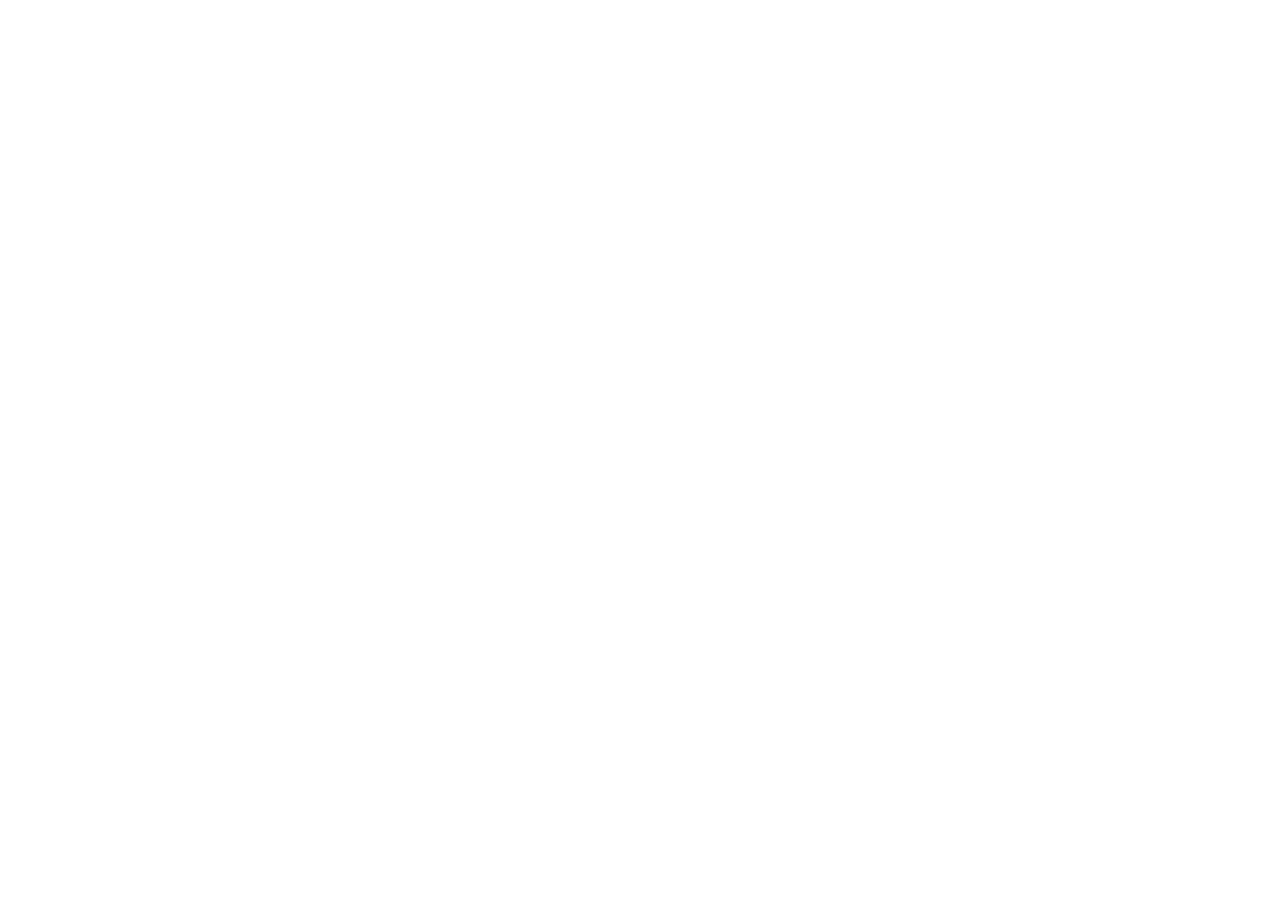
==== Frontend/index.html @ 5cca7318 "subindo base do projeto" ====
<!DOCTYPE html>
<html lang="pt-BR">
<head>
  <meta charset="UTF-8">
  <meta http-equiv="X-UA-Compatible" content="IE=edge">
  <meta name="viewport" content="width=device-width, initial-scale=1.0">
  <title>Home</title>
</head>
<body>
  
</body>
</html>
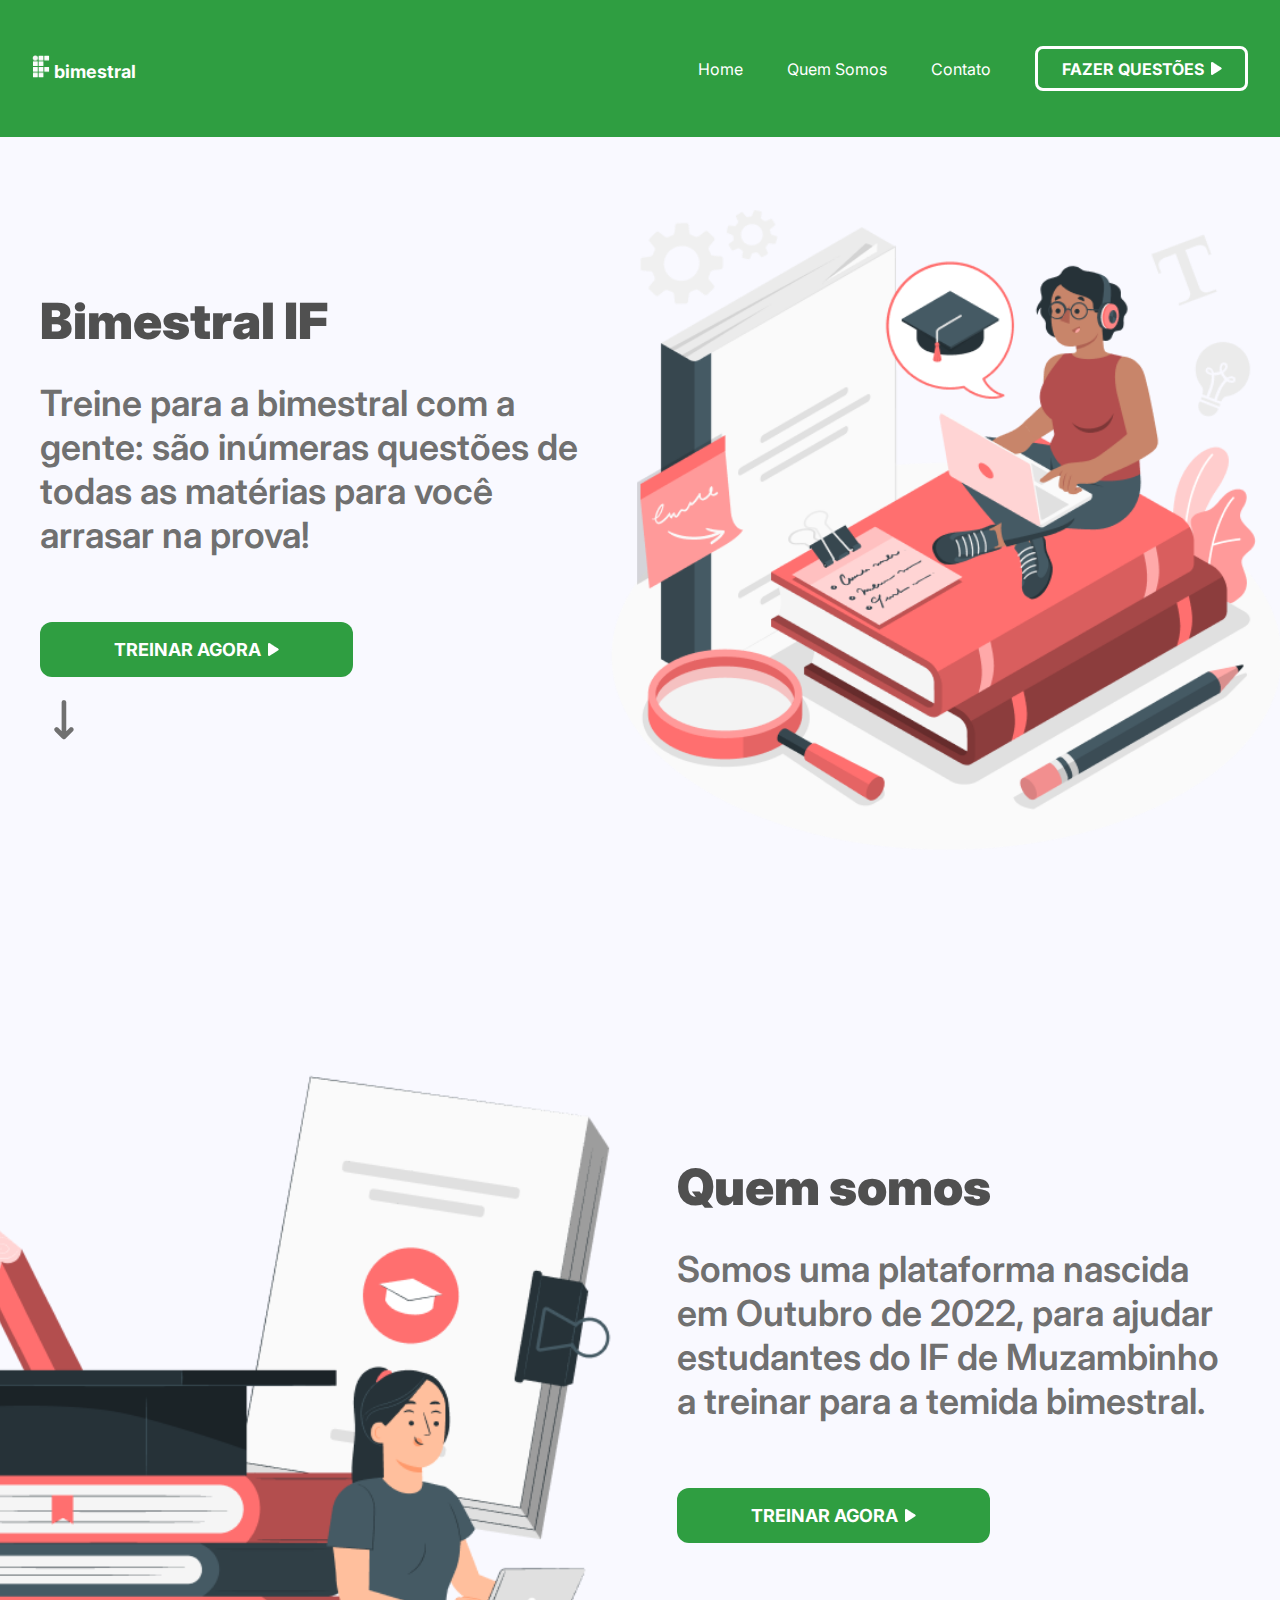
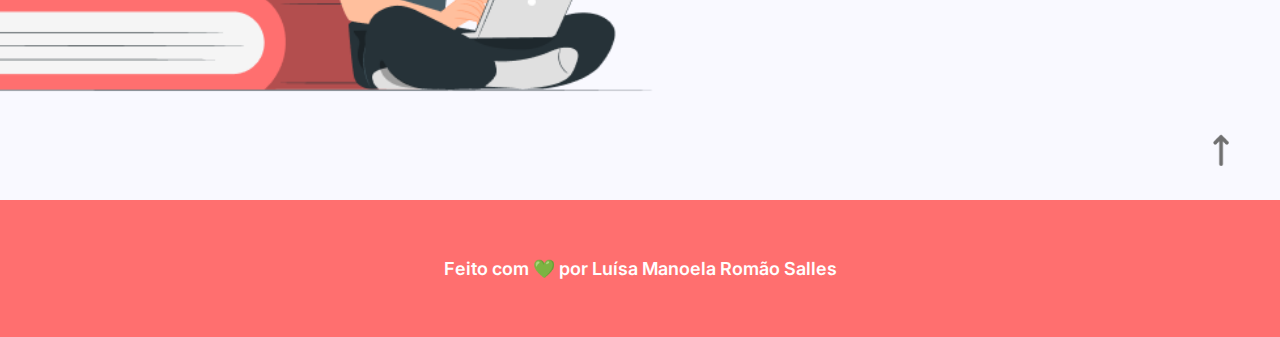
==== commit 4c3e5489: "integração com front" ====
--- a/Frontend/index.html
+++ b/Frontend/index.html
@@ -1,12 +1,165 @@
 <!DOCTYPE html>
-<html lang="pt-BR">
-<head>
-  <meta charset="UTF-8">
-  <meta http-equiv="X-UA-Compatible" content="IE=edge">
-  <meta name="viewport" content="width=device-width, initial-scale=1.0">
-  <title>Home</title>
-</head>
-<body>
-  
-</body>
-</html>+<html>
+  <head>
+    <title>Bimestral</title>
+    <meta charset="utf-8" />
+    <meta name="viewport" content="width=device-width, initial-scale=1.0" />
+    <link rel="shortcut icon" href="img/favicon.ico" type="image/x-icon" />
+    <link rel="preconnect" href="https://fonts.googleapis.com" />
+    <link rel="preconnect" href="https://fonts.gstatic.com" crossorigin />
+    <link
+      href="https://fonts.googleapis.com/css2?family=Inter:wght@400;500;600;700;900&display=swap"
+      rel="stylesheet"
+    />
+    <link rel="stylesheet" href="css/styles.css" />
+    <script src="./js/api.js"></script>
+  </head>
+  <body>
+    <header>
+      <div class="center">
+        <div>
+          <img src="img/logo-12.png" width="18px" />
+          <b>bimestral</b>
+        </div>
+        <div>
+          <a class="link" href="#first">Home</a>
+          <a class="link" href="#second">Quem Somos</a>
+          <a class="link" href="tel:+553597774738">Contato</a>
+          <button onclick="openModal('login')">
+            FAZER QUESTÕES
+            <img src="img/play.png" />
+          </button>
+        </div>
+      </div>
+    </header>
+
+    <section class="first-section" id="first">
+      <div class="center">
+        <div class="first-info">
+          <h2>Bimestral IF</h2>
+          <h3>
+            Treine para a bimestral com a gente: são inúmeras questões de todas
+            as matérias para você arrasar na prova!
+          </h3>
+          <button onclick="openModal('login')">
+            TREINAR AGORA
+            <img src="img/play.png" />
+          </button>
+          <a href="#second"
+            ><img src="img/down-arrow.png" class="down-arrow"
+          /></a>
+        </div>
+
+        <img src="img/first-image.png" class="section-img" />
+      </div>
+    </section>
+
+    <section class="first-section section-inverse" id="second">
+      <div class="center">
+        <div>
+          <h2>Quem somos</h2>
+          <h3>
+            Somos uma plataforma nascida em Outubro de 2022, para ajudar
+            estudantes do IF de Muzambinho a treinar para a temida bimestral.
+          </h3>
+          <button onclick="openModal('login')">
+            TREINAR AGORA
+            <img src="img/play.png" />
+          </button>
+          <a href="#first"><img src="img/top-arrow.png" class="top-arrow" /></a>
+        </div>
+
+        <img src="img/second-image.png" class="section-img" />
+      </div>
+    </section>
+
+    <footer>
+      <p>Feito com 💚 por Luísa Manoela Romão Salles</p>
+    </footer>
+
+    <div class="modal-background" id="login">
+      <div class="modal">
+        <form action="#">
+          <h2>Entre!</h2>
+          <p>Digite seus dados para começar! ;)</p>
+          <input type="email" placeholder="E-mail" id="email" />
+          <input type="password" placeholder="Senha" id="password" />
+
+          <button type="submit">Entrar <img src="img/play.png" /></button>
+          <button type="button" id="register" onclick="openRegisterModal()">
+            Cadastrar <img src="img/play-green.png" width="11px" />
+          </button>
+          <a
+            style="
+              color: #505050;
+              font-size: 14px;
+              margin-top: 12px;
+              font-weight: 600;
+            "
+            >Recuperar Senha</a
+          >
+        </form>
+      </div>
+    </div>
+
+    <div class="modal-background" id="register-modal">
+      <div class="modal">
+        <form action="#">
+          <h2>Cadastre-se!</h2>
+          <p>Digite seus dados para começar! ;)</p>
+          <input type="text" placeholder="Nome" id="name" />
+          <input type="email" placeholder="E-mail" id="email" />
+          <input type="password" placeholder="Senha" id="password" />
+          <button type="submit">Cadastrar <img src="img/play.png" /></button>
+        </form>
+      </div>
+    </div>
+
+    <script src="js/script.js"></script>
+    <script>
+      const api = new API();
+      const forms = document.querySelectorAll(".modal-background form");
+
+      forms.forEach((form) => {
+        form.addEventListener("submit", (e) => handleSubimit(e, form));
+      });
+
+      addEventListener("DOMContentLoaded", () => {
+        const user = localStorage.getItem("user");
+        if (user) {
+          window.location.href = "./questoes.html";
+        }
+      });
+
+      function userLogged() {
+        const user = localStorage.getItem("user");
+        if (user) {
+          window.location.href = "./questoes.html";
+        }
+      }
+
+      async function handleSubimit(e, form) {
+        e.preventDefault();
+        const inputs = form.querySelectorAll("input");
+        const data = {};
+        inputs.forEach((input) => {
+          data[input.id] = input.value;
+        });
+        if (data["name"]) {
+          const res = await api.register(data);
+          if (!res.status) {
+            alert(res.message);
+          }
+          userLogged();
+          return;
+        }
+        const res = await api.login(data);
+
+        if (!res.status) {
+          alert(res.message);
+        }
+        userLogged();
+      }
+    </script>
+  </body>
+</html>
--- a/Frontend/css/styles.css
+++ b/Frontend/css/styles.css
@@ -0,0 +1,482 @@
+html,
+body {
+  width: 100%;
+  height: 100%;
+  margin: 0;
+  font-family: Inter;
+  scroll-behavior: smooth;
+}
+
+button {
+  transition: 0.3s transform;
+  cursor: pointer;
+}
+
+button:hover {
+  transform: scale(1.1);
+}
+
+input[type="text"],
+input[type="email"],
+input[type="password"] {
+  height: 50px;
+  font-family: Inter;
+  border-radius: 12px;
+  font-size: 18px;
+  font-weight: 700;
+  border: 2px solid #2f9e41;
+  margin-bottom: 12px;
+  padding-left: 8px;
+}
+
+button,
+input[type="submit"] {
+  background: #2f9e41;
+  width: 313px;
+  height: 55px;
+  border-radius: 12px;
+  color: #ffffff;
+  font-family: Inter;
+  font-size: 18px;
+  font-weight: 700;
+  border: 0;
+}
+
+button img {
+  margin-left: 3px;
+}
+
+header {
+  width: 100%;
+  height: 137px;
+  background: #2f9e41;
+  color: white;
+  display: flex;
+  align-items: center;
+  justify-content: center;
+  position: sticky;
+}
+
+header .center {
+  max-width: 1280px;
+  width: 95%;
+  display: flex;
+  align-items: center;
+  justify-content: space-between;
+}
+
+header a {
+  color: white;
+  text-decoration: none;
+}
+
+header b {
+  font-size: 18px;
+}
+
+header button {
+  background: transparent;
+  width: 213px;
+  height: 45px;
+  border: 3px solid #ffffff;
+  border-radius: 8px;
+  color: #ffffff;
+  font-family: Inter;
+  font-size: 16px;
+  font-weight: 700;
+}
+
+header .link {
+  margin-right: 40px;
+  transition: 0.5s color;
+}
+
+header .link:hover {
+  color: #d0d0d0;
+}
+
+section {
+  width: 100%;
+  background-color: #f9f9ff;
+  height: calc(100% - 137px);
+  display: flex;
+  align-items: center;
+  justify-content: center;
+}
+
+section .center {
+  display: flex;
+  align-items: center;
+  justify-content: space-between;
+  max-width: 1200px;
+  width: 95%;
+  height: 100%;
+  position: relative;
+}
+
+.section-img {
+  height: 90%;
+}
+
+h2 {
+  font-weight: 900;
+  font-size: 50px;
+  color: #505050;
+  margin-top: 0;
+  margin-bottom: 30px;
+}
+
+h3 {
+  font-weight: 600;
+  font-size: 36px;
+  color: #707070;
+  width: 563px;
+  margin-top: 0;
+  margin-bottom: 65px;
+}
+
+.top-arrow {
+  position: absolute;
+  right: 0px;
+  bottom: 30px;
+  width: 38px;
+}
+
+.section-inverse {
+  height: 100%;
+}
+
+.section-inverse .center {
+  flex-direction: row-reverse;
+}
+
+footer {
+  width: 100%;
+  height: 137px;
+  background: #ff6f6f;
+  display: flex;
+  align-items: center;
+  justify-content: center;
+  text-align: center;
+  font-weight: 600;
+  font-size: 18px;
+  color: #ffffff;
+}
+
+.modal-background {
+  position: fixed;
+  top: 0;
+  left: 0;
+  background: rgba(0, 0, 0, 0.8);
+  display: none;
+  align-items: center;
+  justify-content: center;
+  width: 100%;
+  height: 100%;
+}
+
+.modal {
+  width: calc(95% - 72px);
+  max-width: 560px;
+  background-color: white;
+  padding: 38px;
+  border-radius: 12px;
+  display: flex;
+  align-items: center;
+  justify-content: center;
+}
+
+.modal form {
+  display: flex;
+  flex-direction: column;
+  align-items: center;
+  width: 100%;
+}
+
+.modal form input {
+  width: 100%;
+}
+
+.modal form button {
+  margin-bottom: 8px;
+  height: 45px;
+}
+
+.modal h2 {
+  margin-bottom: 10px;
+}
+
+.modal p {
+  text-align: center;
+  margin-top: 0;
+  margin-bottom: 22px;
+}
+
+.questions-section,
+.questions-create {
+  flex-direction: column;
+  justify-content: unset;
+  height: unset;
+}
+
+.questions-create {
+  height: 100%;
+}
+
+.questions-section img {
+  max-width: 100%;
+}
+
+.header-questions {
+  width: 90%;
+  background: #ff6f6f;
+  border-radius: 8px;
+  padding: 10px 23px;
+  display: flex;
+  align-items: center;
+  justify-content: space-between;
+  color: white;
+  font-size: 18px;
+  font-weight: 600;
+  margin-top: 55px;
+}
+
+.header-questions select {
+  background-color: #ff6f6f;
+  color: white;
+  font-size: 18px;
+  font-weight: 600;
+  border: 0;
+  font-family: Inter;
+  max-width: 200px;
+}
+
+.header-questions select:focus {
+  outline: none;
+}
+
+.question {
+  width: 90%;
+  font-weight: 600;
+  font-size: 20px;
+  line-height: 45px;
+  color: #707070;
+}
+
+.answers {
+  width: 90%;
+}
+
+.answer {
+  display: flex;
+  align-items: center;
+  width: 90%;
+  margin-bottom: 18px;
+  cursor: pointer;
+  transition: background 0.3s;
+  border-radius: 8px;
+}
+
+.answer:hover {
+  background: #f2f2f2;
+}
+
+.answer .circle {
+  width: 48px;
+  height: 48px;
+  border: 3px solid #ff6f6f;
+  border-radius: 100px;
+  display: flex;
+  align-items: center;
+  justify-content: center;
+  color: #707070;
+  font-size: 24px;
+  font-weight: 700;
+  transition: all 0.3s;
+}
+
+.answer span {
+  color: #707070;
+  font-size: 24px;
+  margin-left: 10px;
+}
+
+.answer-selected .circle {
+  background-color: #ff6f6f;
+  color: white;
+}
+
+.buttons {
+  display: flex;
+  width: 90%;
+  align-items: center;
+  justify-content: space-between;
+  margin-bottom: 28px;
+  margin-top: 22px;
+}
+
+.buttons button {
+  cursor: pointer;
+}
+
+.answer-button {
+  background-color: #ff6f6f;
+}
+
+.explanation {
+  width: 90%;
+  display: none;
+  flex-direction: column;
+  align-items: center;
+  justify-content: center;
+  text-align: center;
+  font-size: 20px;
+  line-height: 45px;
+  color: #707070;
+}
+
+#register {
+  background-color: transparent;
+  color: #2f9e41;
+  border: 2px solid #2f9e41;
+}
+
+#name {
+  background: url(../img/user.svg) no-repeat scroll 12px 13px;
+  padding-left: 45px;
+}
+
+#email {
+  background: url(../img/mail.svg) no-repeat scroll 12px 13px;
+  padding-left: 45px;
+}
+
+#password {
+  background: url(../img/lock.svg) no-repeat scroll 12px 13px;
+  padding-left: 45px;
+}
+
+.first-info {
+  display: flex;
+  flex-direction: column;
+}
+
+.first-info button {
+  margin-bottom: 18px;
+}
+
+.questions-create h2 {
+  font-size: 28px;
+  margin-bottom: 10px;
+  margin-top: 36px;
+}
+
+.questions-create h3 {
+  font-size: 22px;
+}
+
+.questions-create h2,
+.questions-create h3 {
+  text-align: center;
+}
+
+table {
+  border-collapse: collapse;
+  width: 80%;
+  text-align: center;
+  margin-top: 24px;
+  margin-bottom: 24px;
+}
+
+table a {
+  color: #ff6f6f;
+}
+
+tr {
+  color: #22325b;
+}
+
+td,
+th {
+  border: 0;
+  padding: 8px;
+}
+
+tr:hover {
+  background-color: #ddd;
+}
+
+th {
+  padding-top: 12px;
+  padding-bottom: 12px;
+  background-color: #ff6f6f;
+  color: white;
+}
+
+@media screen and (max-width: 728px) {
+  .first-section .center {
+    flex-direction: column-reverse;
+  }
+
+  .first-section {
+    height: unset;
+    margin-top: 28px;
+  }
+
+  .section-img {
+    width: 95%;
+  }
+
+  h2 {
+    width: unset;
+    font-size: 38px;
+  }
+
+  h3 {
+    width: unset;
+    font-size: 30px;
+    margin-bottom: 26px;
+  }
+
+  footer {
+    margin-top: 32px;
+  }
+
+  .top-arrow,
+  .down-arrow {
+    display: none;
+  }
+
+  .link {
+    display: none;
+  }
+
+  .header-questions {
+    flex-direction: column;
+    width: calc(95% - 18px);
+    padding: 9px;
+  }
+
+  .header-questions div {
+    display: flex;
+    flex-direction: column;
+    align-items: center;
+    justify-content: center;
+  }
+
+  .header-questions div select {
+    margin-bottom: 4px;
+  }
+
+  .header-questions div span {
+    display: none;
+  }
+
+  .buttons {
+    flex-direction: column;
+  }
+
+  .buttons button {
+    margin-bottom: 12px;
+  }
+}
